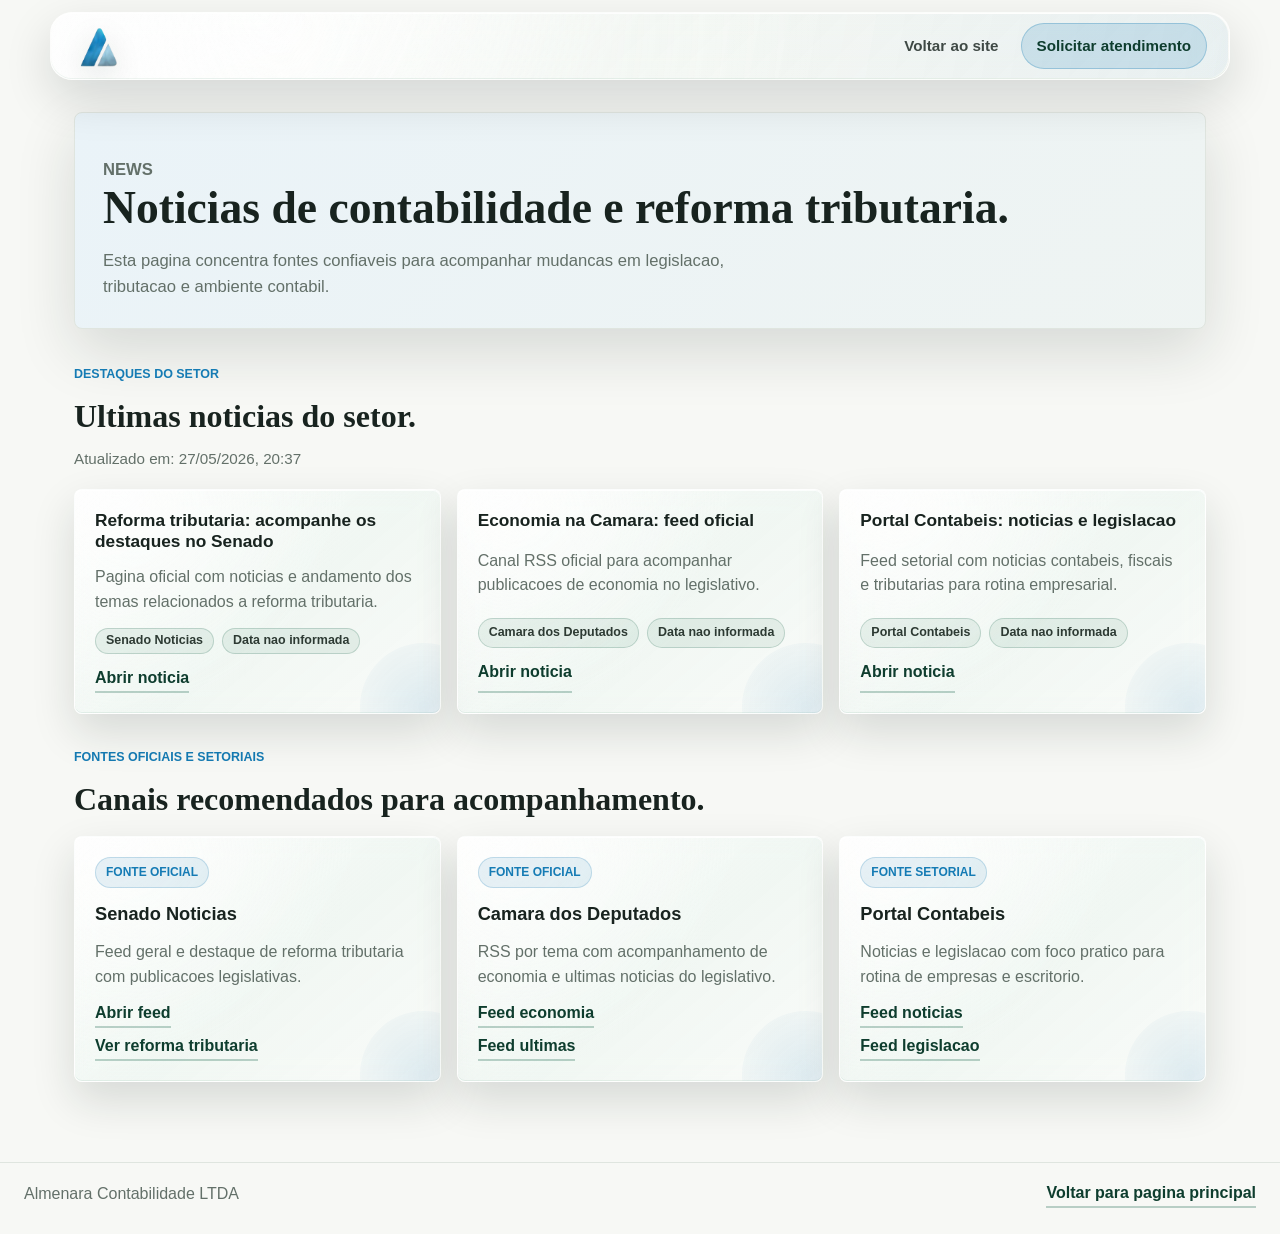
==== news/index.html @ 913ecc47 "SITEALMENARA: versao inicial com pagina news e automacao de noticias" ====
<!doctype html>
<html lang="pt-BR">
  <head>
    <meta charset="utf-8">
    <meta name="viewport" content="width=device-width, initial-scale=1">
    <title>News | Almenara Contabilidade</title>
    <meta
      name="description"
      content="Noticias de contabilidade, legislacao e reforma tributaria para clientes da Almenara Contabilidade."
    >
    <link rel="icon" type="image/png" href="../assets/foto-contabilidade-almenara.png">
    <link rel="apple-touch-icon" href="../assets/foto-contabilidade-almenara.png">
    <link rel="stylesheet" href="news.css">
  </head>
  <body>
    <header class="news-header">
      <a class="news-brand" href="../index.html#inicio" aria-label="Voltar para Almenara Contabilidade">
        <img src="../assets/foto-contabilidade-almenara.png" alt="" class="news-brand-mark">
      </a>
      <nav class="news-nav" aria-label="Acoes da pagina de noticias">
        <a class="news-button news-button-secondary" href="../index.html#inicio">Voltar ao site</a>
        <a class="news-button news-button-primary" href="../index.html#solicitar-contato">Solicitar atendimento</a>
      </nav>
    </header>

    <main>
      <section class="news-hero">
        <p class="news-label">News</p>
        <h1>Noticias de contabilidade e reforma tributaria.</h1>
        <p>
          Esta pagina concentra fontes confiaveis para acompanhar mudancas em legislacao,
          tributacao e ambiente contabil.
        </p>
      </section>

      <section class="news-section">
        <div class="news-section-head">
          <p class="news-label">Destaques do setor</p>
          <h2>Ultimas noticias do setor.</h2>
          <p class="news-updated" data-news-updated>Carregando noticias...</p>
        </div>

        <div class="news-live-grid" data-news-list>
          <article class="news-card news-live-card news-state">
            <h3>Atualizando feed</h3>
            <p>Aguarde enquanto os itens mais recentes sao carregados.</p>
          </article>
        </div>
      </section>

      <section class="news-section">
        <div class="news-section-head">
          <p class="news-label">Fontes oficiais e setoriais</p>
          <h2>Canais recomendados para acompanhamento.</h2>
        </div>

        <div class="news-grid">
          <article class="news-card">
            <span class="news-tag">Fonte oficial</span>
            <h3>Senado Noticias</h3>
            <p>Feed geral e destaque de reforma tributaria com publicacoes legislativas.</p>
            <div class="news-links">
              <a href="https://www12.senado.leg.br/noticias/feed/todasnoticias" target="_blank" rel="noopener">Abrir feed</a>
              <a href="https://www12.senado.leg.br/noticias/destaques/reforma-tributaria" target="_blank" rel="noopener">Ver reforma tributaria</a>
            </div>
          </article>

          <article class="news-card">
            <span class="news-tag">Fonte oficial</span>
            <h3>Camara dos Deputados</h3>
            <p>RSS por tema com acompanhamento de economia e ultimas noticias do legislativo.</p>
            <div class="news-links">
              <a href="https://www.camara.leg.br/noticias/rss/dinamico/ECONOMIA" target="_blank" rel="noopener">Feed economia</a>
              <a href="https://www.camara.leg.br/noticias/rss/ultimas-noticias" target="_blank" rel="noopener">Feed ultimas</a>
            </div>
          </article>

          <article class="news-card">
            <span class="news-tag">Fonte setorial</span>
            <h3>Portal Contabeis</h3>
            <p>Noticias e legislacao com foco pratico para rotina de empresas e escritorio.</p>
            <div class="news-links">
              <a href="https://www.contabeis.com.br/rss/noticias/" target="_blank" rel="noopener">Feed noticias</a>
              <a href="https://www.contabeis.com.br/rss/legislacao/" target="_blank" rel="noopener">Feed legislacao</a>
            </div>
          </article>
        </div>
      </section>

    </main>

    <footer class="news-footer">
      <p>Almenara Contabilidade LTDA</p>
      <a href="../index.html#inicio">Voltar para pagina principal</a>
    </footer>
    <script src="./data/noticias.js"></script>
    <script src="news.js"></script>
  </body>
</html>
---- news/news.css ----
:root {
  --bg: #f7f8f5;
  --surface: #ffffff;
  --ink: #18231f;
  --muted: #637069;
  --line: #dfe5df;
  --green: #176248;
  --green-dark: #0e3d2e;
  --blue: #157bb4;
  --shadow: 0 22px 60px rgba(24, 35, 31, 0.14);
  --radius: 8px;
  --max-width: 1180px;
}

* {
  box-sizing: border-box;
}

body {
  margin: 0;
  background: var(--bg);
  color: var(--ink);
  font-family: Arial, Helvetica, sans-serif;
  line-height: 1.55;
}

a {
  color: inherit;
  text-decoration: none;
}

img {
  display: block;
  max-width: 100%;
}

.news-header {
  position: fixed;
  top: 12px;
  left: 50%;
  z-index: 30;
  display: flex;
  align-items: center;
  justify-content: space-between;
  gap: 16px;
  width: min(calc(100% - 32px), var(--max-width));
  min-height: 68px;
  margin: 0;
  padding: 0 22px;
  overflow: hidden;
  transform: translateX(-50%);
  border: 1px solid rgba(255, 255, 255, 0.54);
  border-radius: 22px;
  background:
    radial-gradient(circle at 18% 0%, rgba(255, 255, 255, 0.72), rgba(255, 255, 255, 0.15) 34%, transparent 58%),
    linear-gradient(135deg, rgba(255, 255, 255, 0.54), rgba(229, 244, 239, 0.24) 48%, rgba(255, 255, 255, 0.17));
  box-shadow:
    inset 0 1px 0 rgba(255, 255, 255, 0.78),
    inset 0 -1px 0 rgba(23, 98, 72, 0.08),
    0 18px 48px rgba(10, 23, 18, 0.14);
  backdrop-filter: blur(24px) saturate(155%);
  -webkit-backdrop-filter: blur(24px) saturate(155%);
}

.news-header::before,
.news-header::after {
  content: "";
  position: absolute;
  pointer-events: none;
}

.news-header::before {
  inset: 1px;
  border-radius: 21px;
  background:
    linear-gradient(115deg, rgba(255, 255, 255, 0.44), transparent 36%),
    linear-gradient(280deg, rgba(21, 123, 180, 0.07), transparent 44%);
}

.news-header::after {
  top: -52px;
  left: -18%;
  width: 42%;
  height: 148px;
  border-radius: 999px;
  background: linear-gradient(90deg, transparent, rgba(255, 255, 255, 0.42), transparent);
  transform: rotate(-18deg);
  opacity: 0.62;
  animation: glassSheen 8s ease-in-out infinite;
}

.news-brand {
  display: inline-flex;
  align-items: center;
  gap: 10px;
  min-width: 0;
  color: var(--green-dark);
  font-size: 1.02rem;
  font-weight: 800;
  position: relative;
  z-index: 1;
}

.news-brand-mark {
  width: 44px;
  height: 44px;
  object-fit: contain;
  flex: 0 0 auto;
  filter: drop-shadow(0 8px 14px rgba(10, 23, 18, 0.12));
}

.news-nav {
  display: flex;
  flex-wrap: wrap;
  align-items: center;
  justify-content: flex-end;
  gap: 6px;
  position: relative;
  z-index: 1;
}

.news-button {
  display: inline-flex;
  align-items: center;
  justify-content: center;
  min-height: 0;
  padding: 10px 15px;
  border: 1px solid transparent;
  border-radius: 999px;
  font-size: 0.95rem;
  color: rgba(24, 35, 31, 0.82);
  font-weight: 600;
  background: transparent;
  transition:
    transform 180ms ease,
    box-shadow 180ms ease,
    border-color 180ms ease,
    background 180ms ease;
}

.news-button:hover,
.news-button:focus-visible {
  background: rgba(255, 255, 255, 0.66);
  color: var(--green-dark);
  box-shadow:
    inset 0 1px 0 rgba(255, 255, 255, 0.74),
    0 8px 22px rgba(10, 23, 18, 0.1);
  transform: translateY(-1px);
  outline: none;
}

.news-button-primary {
  background: rgba(21, 123, 180, 0.16);
  border-color: rgba(21, 123, 180, 0.28);
  color: #0e3d2e;
  font-weight: 700;
}

.news-button-primary:hover,
.news-button-primary:focus-visible {
  background: rgba(21, 123, 180, 0.28);
  border-color: rgba(21, 123, 180, 0.38);
  color: #082c42;
}

.news-button-secondary {
  font-weight: 600;
}

main {
  width: min(var(--max-width), 100%);
  margin: 0 auto;
  padding: 112px 24px 80px;
}

.news-hero {
  margin-bottom: 36px;
  padding: 28px;
  border: 1px solid var(--line);
  border-radius: var(--radius);
  background:
    linear-gradient(135deg, rgba(21, 123, 180, 0.09), rgba(23, 98, 72, 0.07)),
    var(--surface);
  box-shadow: var(--shadow);
}

.news-label {
  margin: 0 0 14px;
  color: var(--blue);
  font-size: 0.78rem;
  font-weight: 900;
  text-transform: uppercase;
}

.news-hero h1 {
  margin: 0;
  font-family: Georgia, "Times New Roman", serif;
  font-size: clamp(1.9rem, 3.6vw, 2.85rem);
  line-height: 1.08;
}

.news-hero p {
  margin: 16px 0 0;
  max-width: 70ch;
  color: var(--muted);
  font-size: 1.04rem;
}

.news-section + .news-section {
  margin-top: 34px;
}

.news-section-head {
  margin-bottom: 18px;
}

.news-section-head h2 {
  margin: 0;
  font-family: Georgia, "Times New Roman", serif;
  font-size: clamp(1.5rem, 2.8vw, 2rem);
  line-height: 1.16;
}

.news-updated {
  margin: 12px 0 0;
  color: var(--muted);
  font-size: 0.95rem;
}

.news-grid {
  display: grid;
  grid-template-columns: repeat(3, minmax(0, 1fr));
  gap: 16px;
}

.news-live-grid {
  display: grid;
  grid-template-columns: repeat(3, minmax(0, 1fr));
  gap: 16px;
}

.news-card {
  position: relative;
  isolation: isolate;
  overflow: hidden;
  display: grid;
  gap: 12px;
  padding: 20px;
  border: 1px solid rgba(255, 255, 255, 0.72);
  border-radius: var(--radius);
  background:
    radial-gradient(circle at 12% 0%, rgba(255, 255, 255, 0.62), rgba(255, 255, 255, 0.2) 36%, transparent 58%),
    linear-gradient(140deg, rgba(255, 255, 255, 0.7), rgba(232, 246, 241, 0.46) 55%, rgba(255, 255, 255, 0.42));
  box-shadow:
    inset 0 1px 0 rgba(255, 255, 255, 0.78),
    inset 0 -1px 0 rgba(23, 98, 72, 0.08),
    0 18px 44px rgba(24, 35, 31, 0.14);
  backdrop-filter: blur(14px) saturate(140%);
  -webkit-backdrop-filter: blur(14px) saturate(140%);
  transition:
    transform 280ms ease,
    box-shadow 280ms ease,
    border-color 220ms ease,
    background 220ms ease;
  animation: cardFloat 7.5s ease-in-out infinite;
}

.news-card::before,
.news-card::after {
  content: "";
  position: absolute;
  pointer-events: none;
}

.news-card::before {
  top: -46%;
  left: -58%;
  width: 48%;
  height: 195%;
  background: linear-gradient(90deg, transparent, rgba(255, 255, 255, 0.48), transparent);
  transform: rotate(18deg);
  opacity: 0;
  animation: cardSheen 7s ease-in-out infinite;
}

.news-card::after {
  right: -48px;
  bottom: -58px;
  width: 128px;
  height: 128px;
  border-radius: 50%;
  background: radial-gradient(circle, rgba(21, 123, 180, 0.14), rgba(21, 123, 180, 0));
  opacity: 0.85;
}

.news-card:hover,
.news-card:focus-within {
  transform: translateY(-6px) scale(1.01);
  border-color: rgba(21, 123, 180, 0.36);
  box-shadow:
    inset 0 1px 0 rgba(255, 255, 255, 0.84),
    inset 0 -1px 0 rgba(23, 98, 72, 0.14),
    0 24px 52px rgba(24, 35, 31, 0.2);
  animation-play-state: paused;
}

.news-live-grid .news-card:nth-child(2),
.news-grid .news-card:nth-child(2) {
  animation-delay: 0.8s;
}

.news-live-grid .news-card:nth-child(3),
.news-grid .news-card:nth-child(3) {
  animation-delay: 1.45s;
}

.news-tag {
  width: fit-content;
  padding: 5px 10px;
  border-radius: 999px;
  border: 1px solid rgba(21, 123, 180, 0.2);
  background: rgba(21, 123, 180, 0.1);
  color: var(--blue);
  font-size: 0.75rem;
  font-weight: 800;
  text-transform: uppercase;
}

.news-card h3 {
  margin: 0;
  font-size: 1.14rem;
}

.news-card p {
  margin: 0;
  color: var(--muted);
}

.news-live-card h3 {
  font-size: 1.08rem;
  line-height: 1.25;
}

.news-meta {
  display: flex;
  flex-wrap: wrap;
  gap: 8px;
  margin-top: 2px;
}

.news-meta span {
  display: inline-flex;
  align-items: center;
  min-height: 24px;
  padding: 2px 10px;
  border: 1px solid rgba(23, 98, 72, 0.2);
  border-radius: 999px;
  background: rgba(23, 98, 72, 0.08);
  color: #2d3a33;
  font-size: 0.78rem;
  font-weight: 700;
}

.news-links {
  display: grid;
  gap: 6px;
}

.news-links a {
  width: fit-content;
  border-bottom: 2px solid rgba(23, 98, 72, 0.28);
  color: var(--green-dark);
  font-weight: 700;
}

.news-links a:hover,
.news-links a:focus-visible {
  border-bottom-color: rgba(21, 123, 180, 0.44);
  color: var(--blue);
  outline: none;
}

.news-state {
  border-style: dashed;
  animation: none;
}

.news-steps {
  padding: 22px;
  border: 1px solid var(--line);
  border-radius: var(--radius);
  background: var(--surface);
  box-shadow: var(--shadow);
}

.news-steps ol {
  margin: 0;
  padding-left: 20px;
  color: var(--muted);
}

.news-steps li + li {
  margin-top: 8px;
}

.news-footer {
  display: flex;
  flex-wrap: wrap;
  align-items: center;
  justify-content: space-between;
  gap: 12px;
  padding: 18px 24px 26px;
  border-top: 1px solid var(--line);
}

.news-footer p {
  margin: 0;
  color: var(--muted);
}

.news-footer a {
  border-bottom: 2px solid rgba(23, 98, 72, 0.28);
  color: var(--green-dark);
  font-weight: 700;
}

@keyframes cardFloat {
  0%,
  100% {
    transform: translateY(0);
  }

  50% {
    transform: translateY(-3px);
  }
}

@keyframes cardSheen {
  0%,
  100% {
    opacity: 0;
    transform: translateX(0) rotate(18deg);
  }

  22% {
    opacity: 0;
  }

  45% {
    opacity: 0.58;
  }

  68% {
    opacity: 0;
    transform: translateX(320%) rotate(18deg);
  }
}

@media (max-width: 980px) {
  .news-live-grid,
  .news-grid {
    grid-template-columns: repeat(2, minmax(0, 1fr));
  }
}

@media (max-width: 720px) {
  .news-header {
    top: 10px;
    width: calc(100% - 24px);
    min-height: 66px;
    padding: 10px 14px;
    border-radius: 18px;
    gap: 10px;
  }

  .news-header::before {
    border-radius: 17px;
  }

  .news-header::after {
    display: none;
  }

  .news-nav {
    justify-content: flex-end;
  }

  main {
    padding: 96px 16px 66px;
  }

  .news-live-grid,
  .news-grid {
    grid-template-columns: 1fr;
  }

  .news-hero,
  .news-steps,
  .news-card {
    padding: 18px;
  }

  .news-footer {
    padding-inline: 16px;
  }
}

@media (prefers-reduced-motion: reduce) {
  .news-header::after,
  .news-card,
  .news-card::before {
    animation: none;
  }

  .news-card,
  .news-button {
    transition: none;
  }
}

@keyframes glassSheen {
  0% {
    transform: translateX(0) rotate(-18deg);
    opacity: 0;
  }

  12% {
    opacity: 0.58;
  }

  48% {
    transform: translateX(340%) rotate(-18deg);
    opacity: 0;
  }

  100% {
    transform: translateX(340%) rotate(-18deg);
    opacity: 0;
  }
}
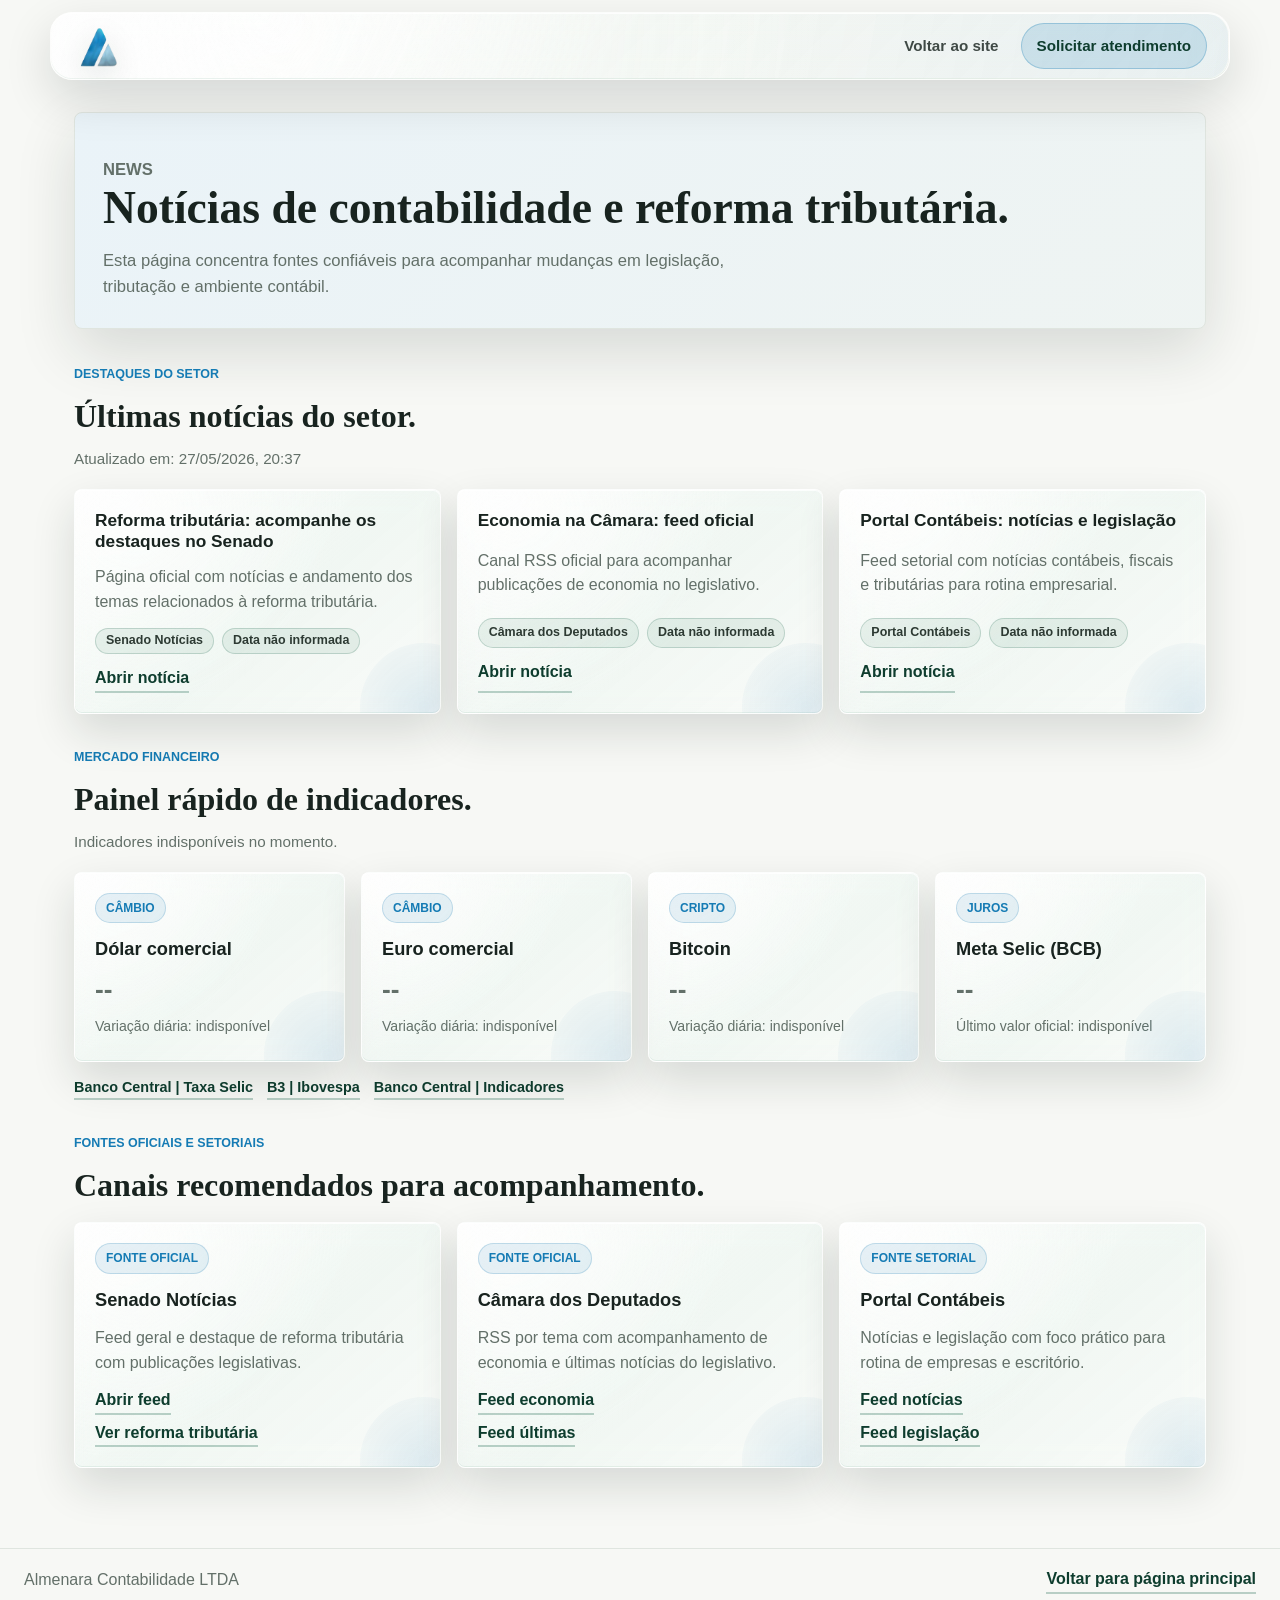
==== commit 8f722ce9: "News v2.1 com mercado financeiro" ====
--- a/news/index.html
+++ b/news/index.html
@@ -6,7 +6,7 @@
     <title>News | Almenara Contabilidade</title>
     <meta
       name="description"
-      content="Noticias de contabilidade, legislacao e reforma tributaria para clientes da Almenara Contabilidade."
+      content="Notícias de contabilidade, legislação e reforma tributária para clientes da Almenara Contabilidade."
     >
     <link rel="icon" type="image/png" href="../assets/foto-contabilidade-almenara.png">
     <link rel="apple-touch-icon" href="../assets/foto-contabilidade-almenara.png">
@@ -17,7 +17,7 @@
       <a class="news-brand" href="../index.html#inicio" aria-label="Voltar para Almenara Contabilidade">
         <img src="../assets/foto-contabilidade-almenara.png" alt="" class="news-brand-mark">
       </a>
-      <nav class="news-nav" aria-label="Acoes da pagina de noticias">
+      <nav class="news-nav" aria-label="Ações da página de notícias">
         <a class="news-button news-button-secondary" href="../index.html#inicio">Voltar ao site</a>
         <a class="news-button news-button-primary" href="../index.html#solicitar-contato">Solicitar atendimento</a>
       </nav>
@@ -26,25 +26,69 @@
     <main>
       <section class="news-hero">
         <p class="news-label">News</p>
-        <h1>Noticias de contabilidade e reforma tributaria.</h1>
+        <h1>Notícias de contabilidade e reforma tributária.</h1>
         <p>
-          Esta pagina concentra fontes confiaveis para acompanhar mudancas em legislacao,
-          tributacao e ambiente contabil.
+          Esta página concentra fontes confiáveis para acompanhar mudanças em legislação,
+          tributação e ambiente contábil.
         </p>
       </section>
 
       <section class="news-section">
         <div class="news-section-head">
           <p class="news-label">Destaques do setor</p>
-          <h2>Ultimas noticias do setor.</h2>
-          <p class="news-updated" data-news-updated>Carregando noticias...</p>
+          <h2>Últimas notícias do setor.</h2>
+          <p class="news-updated" data-news-updated>Carregando notícias...</p>
         </div>
 
         <div class="news-live-grid" data-news-list>
           <article class="news-card news-live-card news-state">
             <h3>Atualizando feed</h3>
-            <p>Aguarde enquanto os itens mais recentes sao carregados.</p>
+            <p>Aguarde enquanto os itens mais recentes são carregados.</p>
           </article>
+        </div>
+      </section>
+
+      <section class="news-section market-section" id="mercado">
+        <div class="news-section-head">
+          <p class="news-label">Mercado financeiro</p>
+          <h2>Painel rápido de indicadores.</h2>
+          <p class="news-updated" data-market-updated>Carregando indicadores...</p>
+        </div>
+
+        <div class="market-grid">
+          <article class="news-card market-card">
+            <span class="news-tag">Câmbio</span>
+            <h3>Dólar comercial</h3>
+            <p class="market-value" data-market-value="USDBRL">--</p>
+            <p class="market-meta" data-market-meta="USDBRL">Variação diária: --</p>
+          </article>
+
+          <article class="news-card market-card">
+            <span class="news-tag">Câmbio</span>
+            <h3>Euro comercial</h3>
+            <p class="market-value" data-market-value="EURBRL">--</p>
+            <p class="market-meta" data-market-meta="EURBRL">Variação diária: --</p>
+          </article>
+
+          <article class="news-card market-card">
+            <span class="news-tag">Cripto</span>
+            <h3>Bitcoin</h3>
+            <p class="market-value" data-market-value="BTCBRL">--</p>
+            <p class="market-meta" data-market-meta="BTCBRL">Variação diária: --</p>
+          </article>
+
+          <article class="news-card market-card">
+            <span class="news-tag">Juros</span>
+            <h3>Meta Selic (BCB)</h3>
+            <p class="market-value" data-market-value="SELIC">--</p>
+            <p class="market-meta" data-market-meta="SELIC">Último valor oficial: --</p>
+          </article>
+        </div>
+
+        <div class="market-links">
+          <a href="https://www.bcb.gov.br/controleinflacao/taxaselic" target="_blank" rel="noopener">Banco Central | Taxa Selic</a>
+          <a href="https://www.b3.com.br/pt_br/market-data-e-indices/indices/indices-amplos/ibovespa.htm" target="_blank" rel="noopener">B3 | Ibovespa</a>
+          <a href="https://www.bcb.gov.br/" target="_blank" rel="noopener">Banco Central | Indicadores</a>
         </div>
       </section>
 
@@ -57,31 +101,31 @@
         <div class="news-grid">
           <article class="news-card">
             <span class="news-tag">Fonte oficial</span>
-            <h3>Senado Noticias</h3>
-            <p>Feed geral e destaque de reforma tributaria com publicacoes legislativas.</p>
+            <h3>Senado Notícias</h3>
+            <p>Feed geral e destaque de reforma tributária com publicações legislativas.</p>
             <div class="news-links">
               <a href="https://www12.senado.leg.br/noticias/feed/todasnoticias" target="_blank" rel="noopener">Abrir feed</a>
-              <a href="https://www12.senado.leg.br/noticias/destaques/reforma-tributaria" target="_blank" rel="noopener">Ver reforma tributaria</a>
+              <a href="https://www12.senado.leg.br/noticias/destaques/reforma-tributaria" target="_blank" rel="noopener">Ver reforma tributária</a>
             </div>
           </article>
 
           <article class="news-card">
             <span class="news-tag">Fonte oficial</span>
-            <h3>Camara dos Deputados</h3>
-            <p>RSS por tema com acompanhamento de economia e ultimas noticias do legislativo.</p>
+            <h3>Câmara dos Deputados</h3>
+            <p>RSS por tema com acompanhamento de economia e últimas notícias do legislativo.</p>
             <div class="news-links">
               <a href="https://www.camara.leg.br/noticias/rss/dinamico/ECONOMIA" target="_blank" rel="noopener">Feed economia</a>
-              <a href="https://www.camara.leg.br/noticias/rss/ultimas-noticias" target="_blank" rel="noopener">Feed ultimas</a>
+              <a href="https://www.camara.leg.br/noticias/rss/ultimas-noticias" target="_blank" rel="noopener">Feed últimas</a>
             </div>
           </article>
 
           <article class="news-card">
             <span class="news-tag">Fonte setorial</span>
-            <h3>Portal Contabeis</h3>
-            <p>Noticias e legislacao com foco pratico para rotina de empresas e escritorio.</p>
+            <h3>Portal Contábeis</h3>
+            <p>Notícias e legislação com foco prático para rotina de empresas e escritório.</p>
             <div class="news-links">
-              <a href="https://www.contabeis.com.br/rss/noticias/" target="_blank" rel="noopener">Feed noticias</a>
-              <a href="https://www.contabeis.com.br/rss/legislacao/" target="_blank" rel="noopener">Feed legislacao</a>
+              <a href="https://www.contabeis.com.br/rss/noticias/" target="_blank" rel="noopener">Feed notícias</a>
+              <a href="https://www.contabeis.com.br/rss/legislacao/" target="_blank" rel="noopener">Feed legislação</a>
             </div>
           </article>
         </div>
@@ -91,7 +135,7 @@
 
     <footer class="news-footer">
       <p>Almenara Contabilidade LTDA</p>
-      <a href="../index.html#inicio">Voltar para pagina principal</a>
+      <a href="../index.html#inicio">Voltar para página principal</a>
     </footer>
     <script src="./data/noticias.js"></script>
     <script src="news.js"></script>
--- a/news/news.css
+++ b/news/news.css
@@ -236,6 +236,12 @@
 .news-live-grid {
   display: grid;
   grid-template-columns: repeat(3, minmax(0, 1fr));
+  gap: 16px;
+}
+
+.market-grid {
+  display: grid;
+  grid-template-columns: repeat(4, minmax(0, 1fr));
   gap: 16px;
 }
 
@@ -314,6 +320,47 @@
   animation-delay: 1.45s;
 }
 
+.market-card {
+  min-height: 190px;
+  align-content: start;
+}
+
+.market-value {
+  margin: 0;
+  color: var(--ink);
+  font-size: clamp(1.28rem, 2.1vw, 1.64rem);
+  font-weight: 800;
+  line-height: 1.1;
+}
+
+.market-meta {
+  margin: 0;
+  color: var(--muted);
+  font-size: 0.88rem;
+}
+
+.market-links {
+  display: flex;
+  flex-wrap: wrap;
+  gap: 10px 14px;
+  margin-top: 14px;
+}
+
+.market-links a {
+  width: fit-content;
+  border-bottom: 2px solid rgba(23, 98, 72, 0.28);
+  color: var(--green-dark);
+  font-size: 0.9rem;
+  font-weight: 700;
+}
+
+.market-links a:hover,
+.market-links a:focus-visible {
+  border-bottom-color: rgba(21, 123, 180, 0.44);
+  color: var(--blue);
+  outline: none;
+}
+
 .news-tag {
   width: fit-content;
   padding: 5px 10px;
@@ -461,6 +508,10 @@
   .news-grid {
     grid-template-columns: repeat(2, minmax(0, 1fr));
   }
+
+  .market-grid {
+    grid-template-columns: repeat(2, minmax(0, 1fr));
+  }
 }
 
 @media (max-width: 720px) {
@@ -494,6 +545,10 @@
     grid-template-columns: 1fr;
   }
 
+  .market-grid {
+    grid-template-columns: 1fr;
+  }
+
   .news-hero,
   .news-steps,
   .news-card {
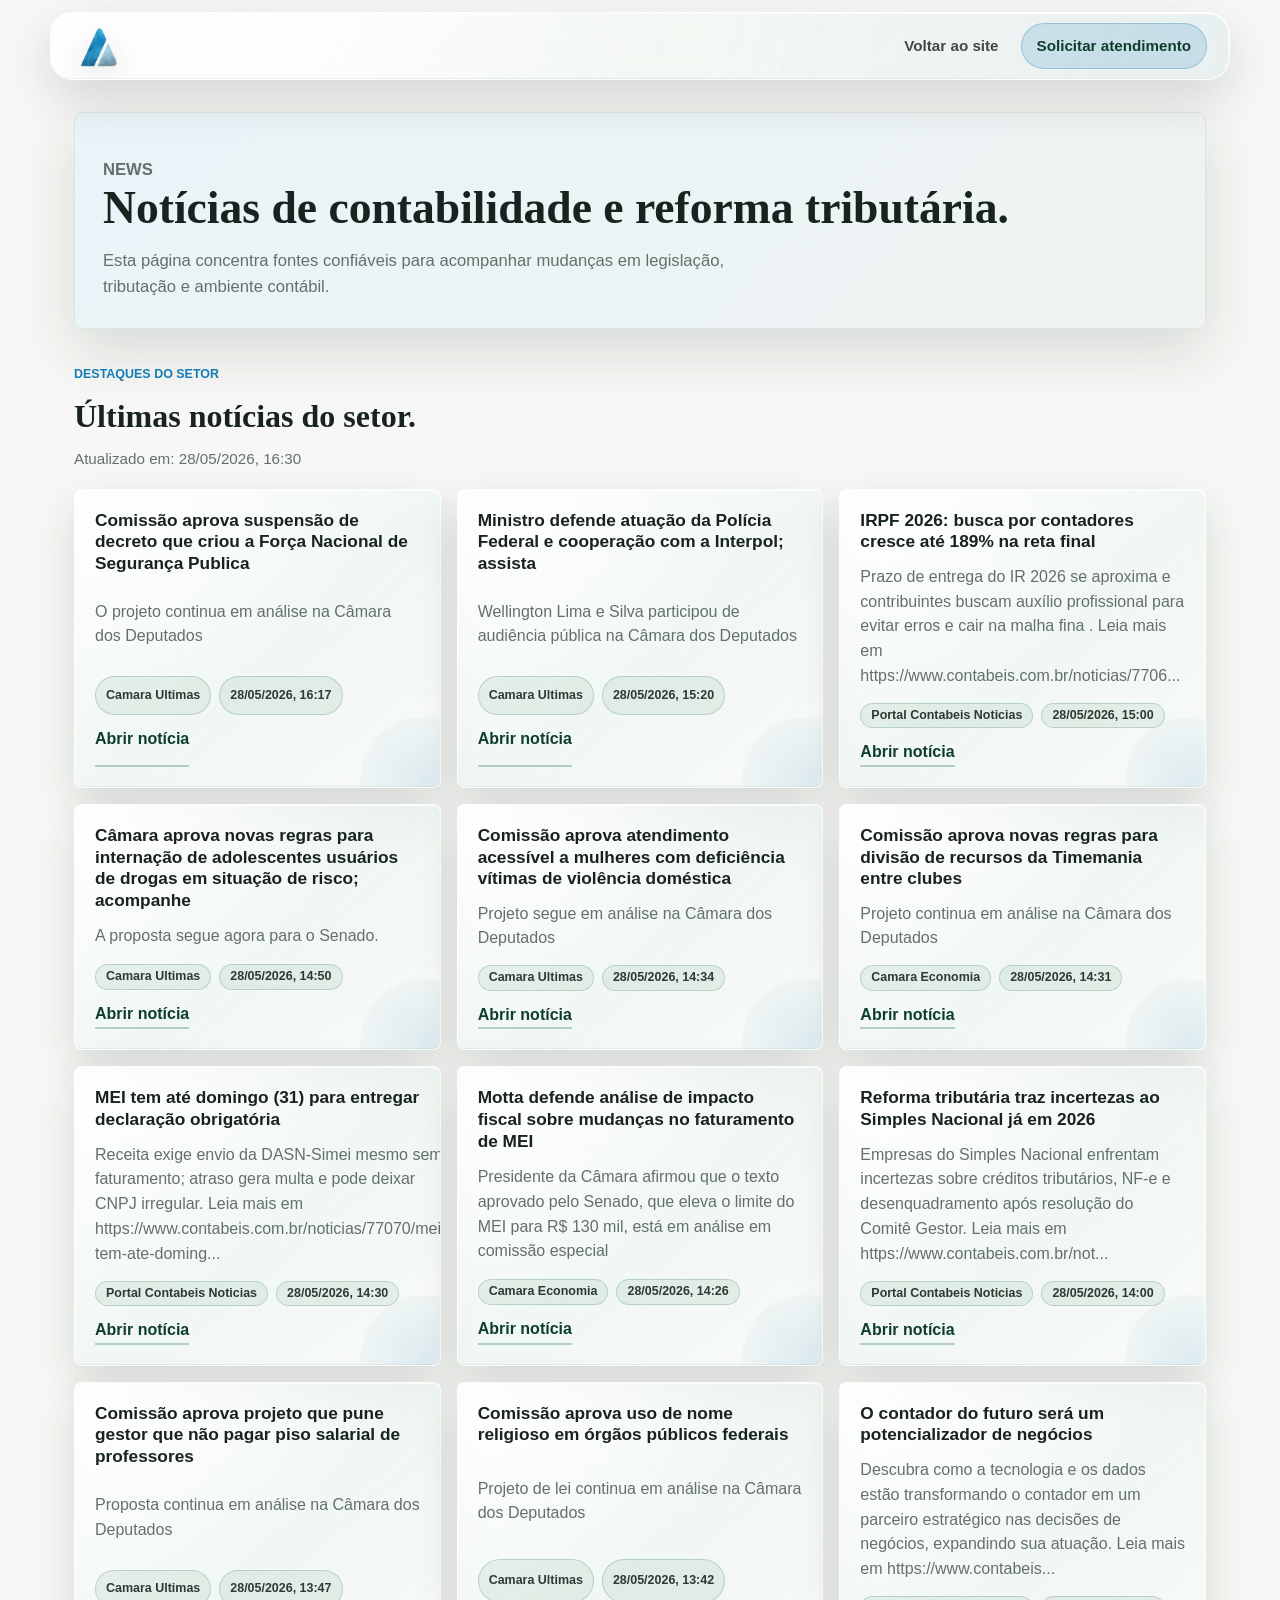
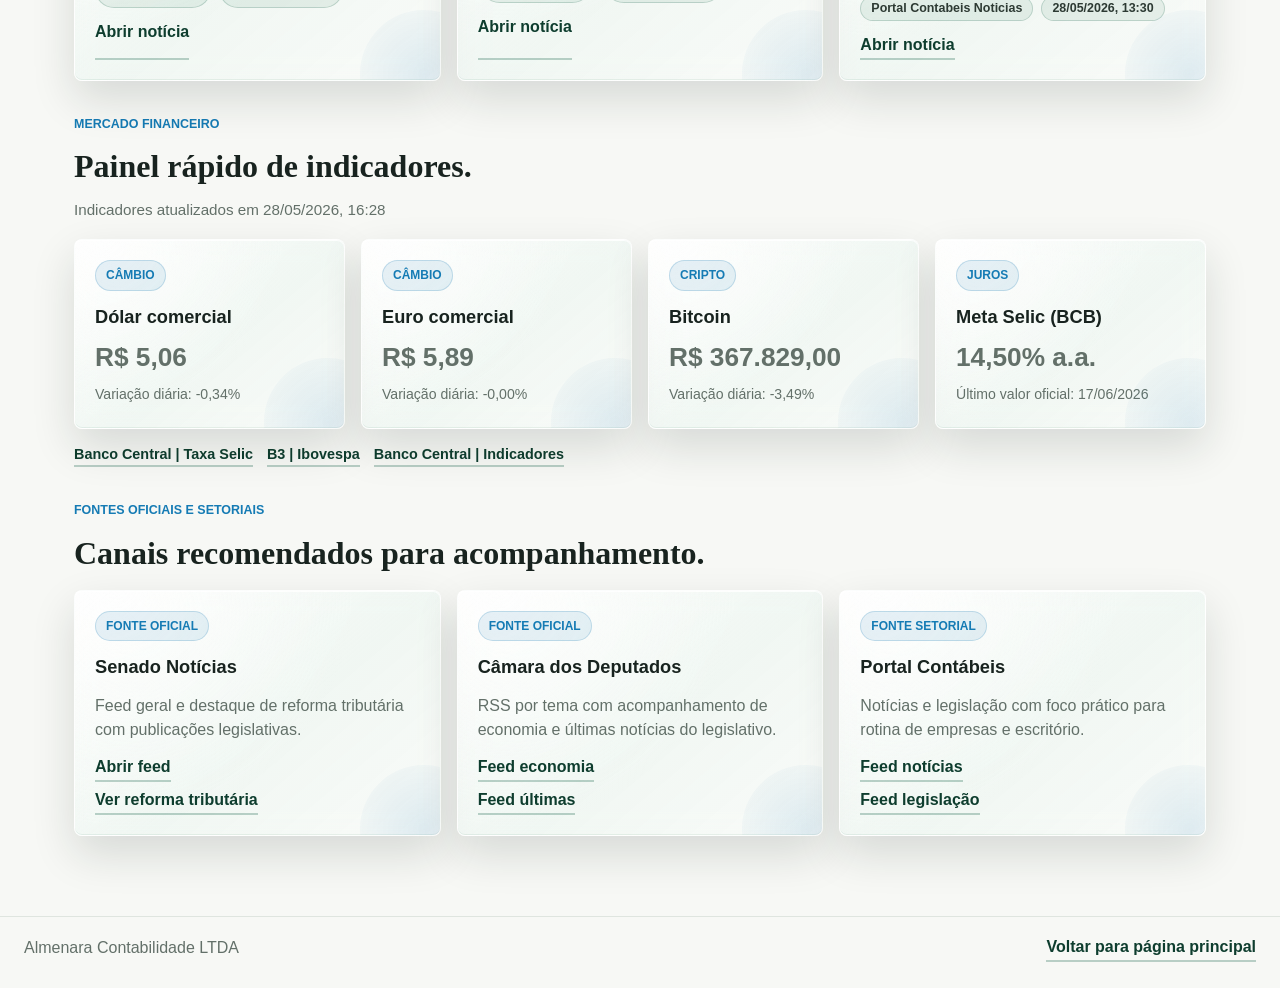
==== commit 8019f5e7: "Automate daily updates for news and market data" ====
--- a/news/index.html
+++ b/news/index.html
@@ -138,6 +138,7 @@
       <a href="../index.html#inicio">Voltar para página principal</a>
     </footer>
     <script src="./data/noticias.js"></script>
+    <script src="./data/mercado.js"></script>
     <script src="news.js"></script>
   </body>
 </html>
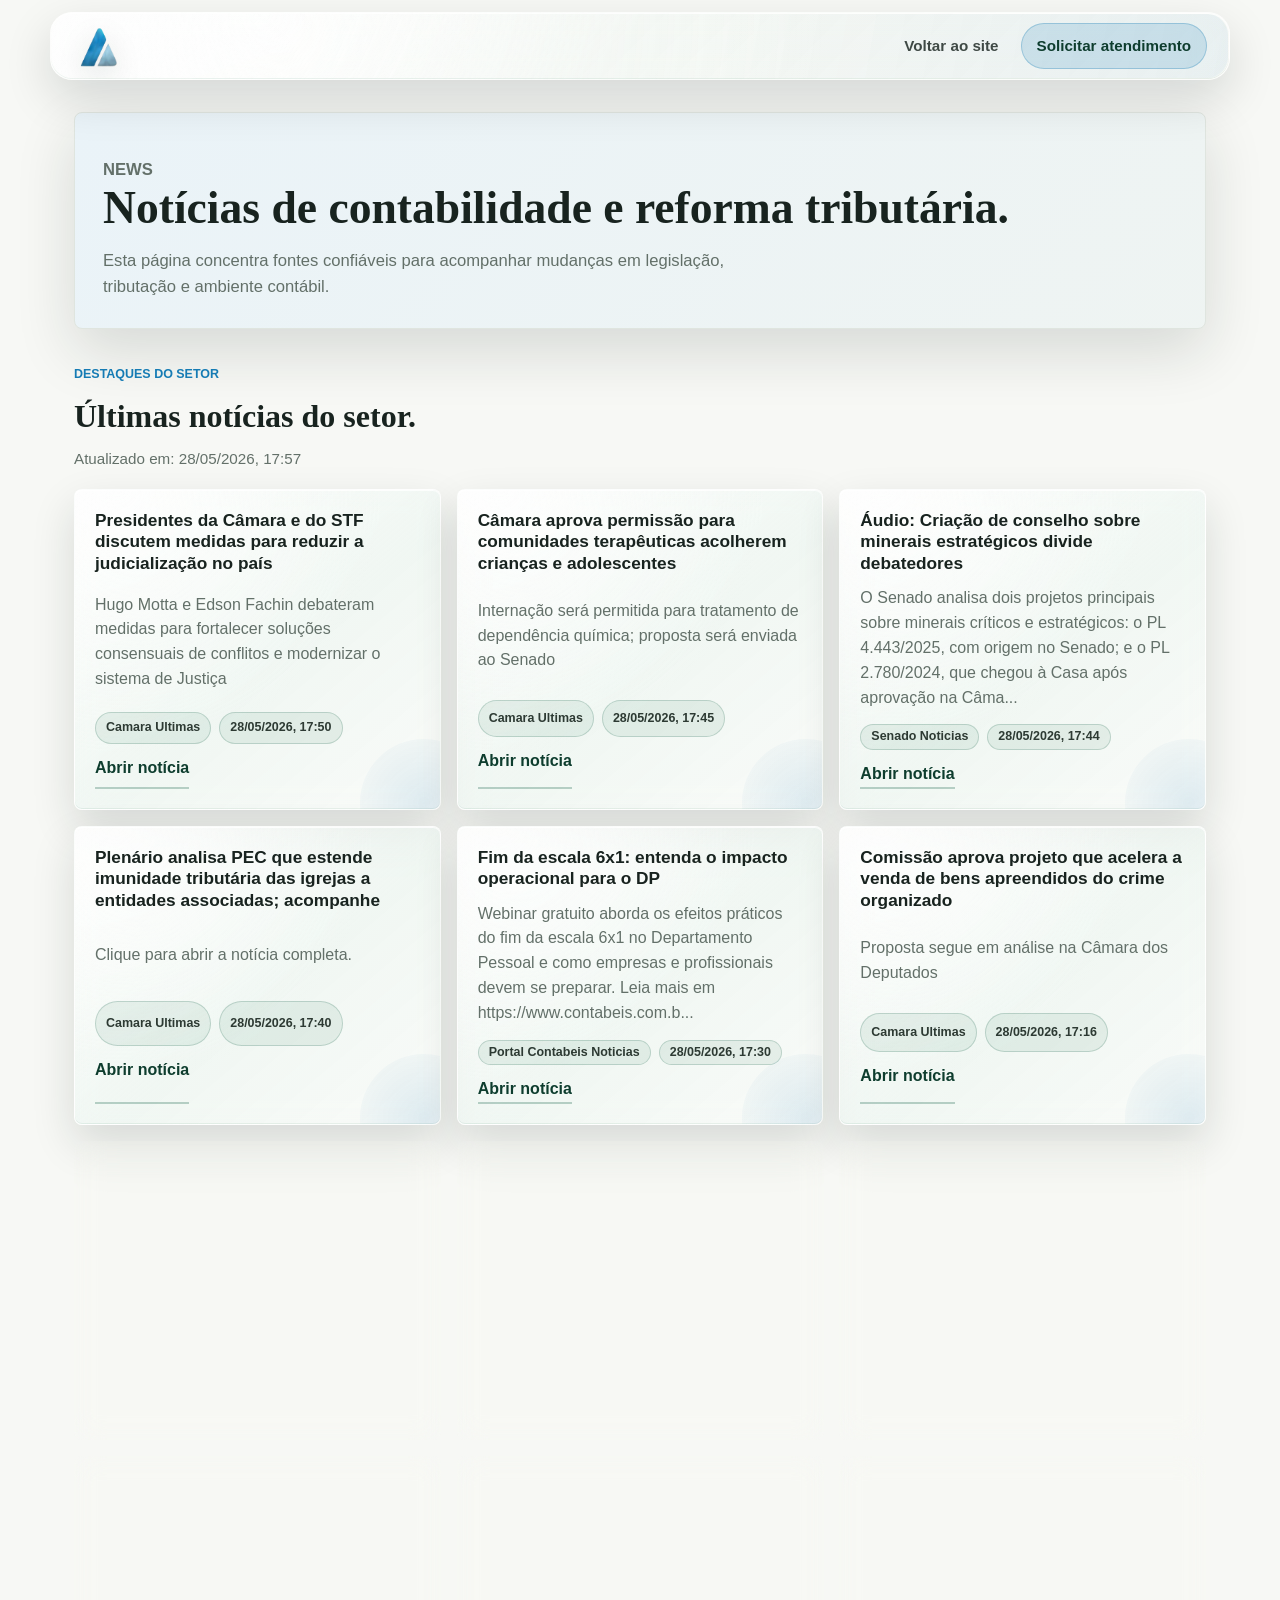
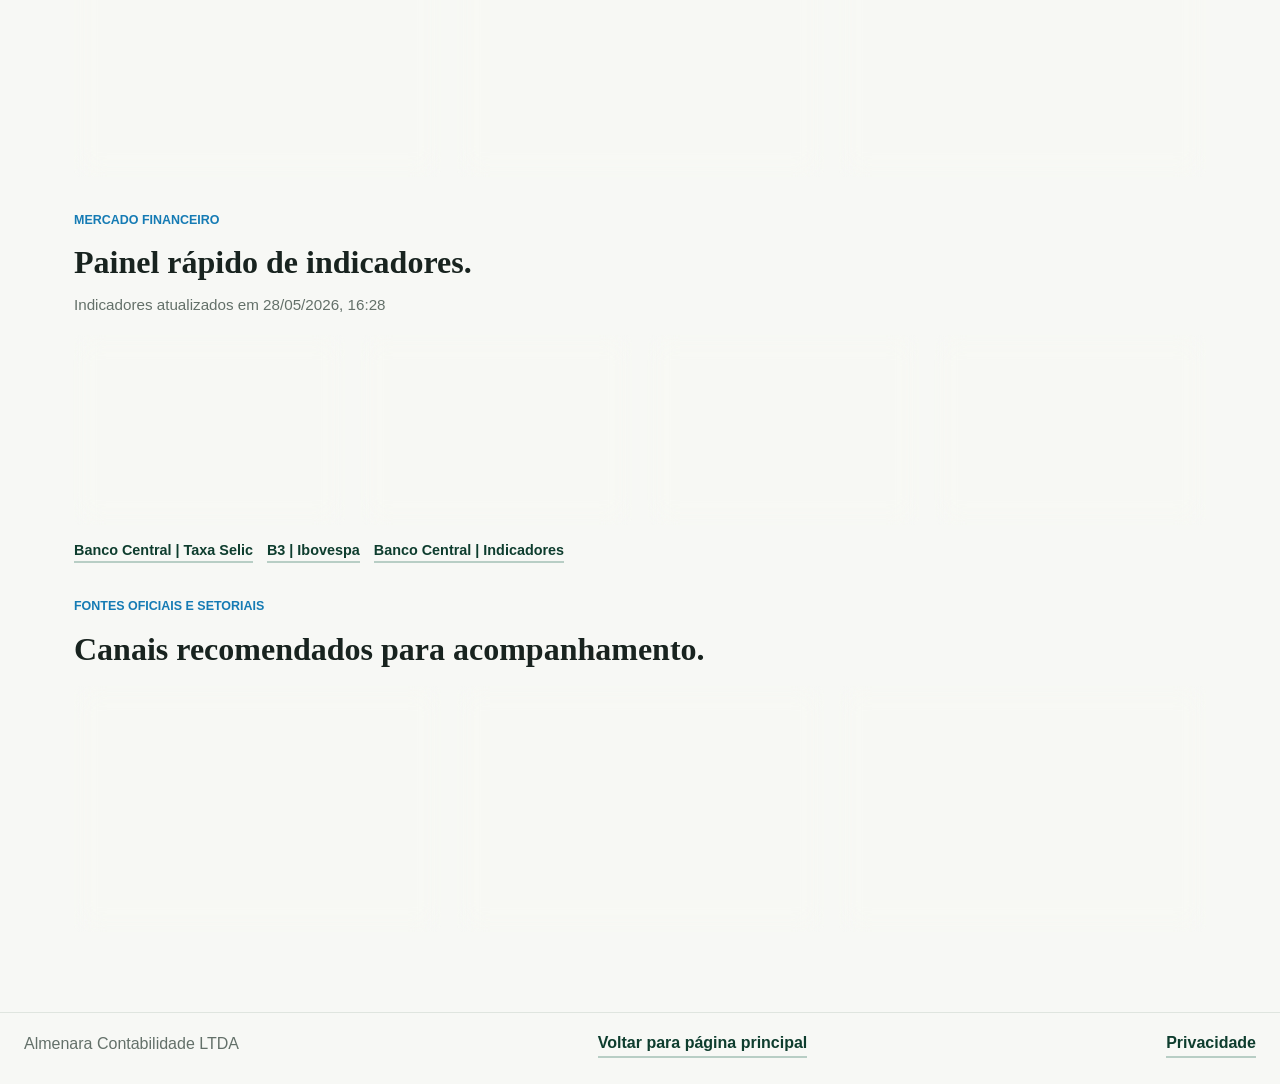
==== commit bf3a6442: "Add privacy policy and Speed Insights" ====
--- a/news/index.html
+++ b/news/index.html
@@ -104,7 +104,7 @@
             <h3>Senado Notícias</h3>
             <p>Feed geral e destaque de reforma tributária com publicações legislativas.</p>
             <div class="news-links">
-              <a href="https://www12.senado.leg.br/noticias/feed/todasnoticias" target="_blank" rel="noopener">Abrir feed</a>
+              <a href="https://www12.senado.leg.br/noticias/rss" target="_blank" rel="noopener">Abrir feed</a>
               <a href="https://www12.senado.leg.br/noticias/destaques/reforma-tributaria" target="_blank" rel="noopener">Ver reforma tributária</a>
             </div>
           </article>
@@ -136,7 +136,10 @@
     <footer class="news-footer">
       <p>Almenara Contabilidade LTDA</p>
       <a href="../index.html#inicio">Voltar para página principal</a>
+      <a href="../privacidade.html">Privacidade</a>
     </footer>
+    <script src="../speed-insights.js"></script>
+    <script defer src="/_vercel/speed-insights/script.js"></script>
     <script src="./data/noticias.js"></script>
     <script src="./data/mercado.js"></script>
     <script src="news.js"></script>
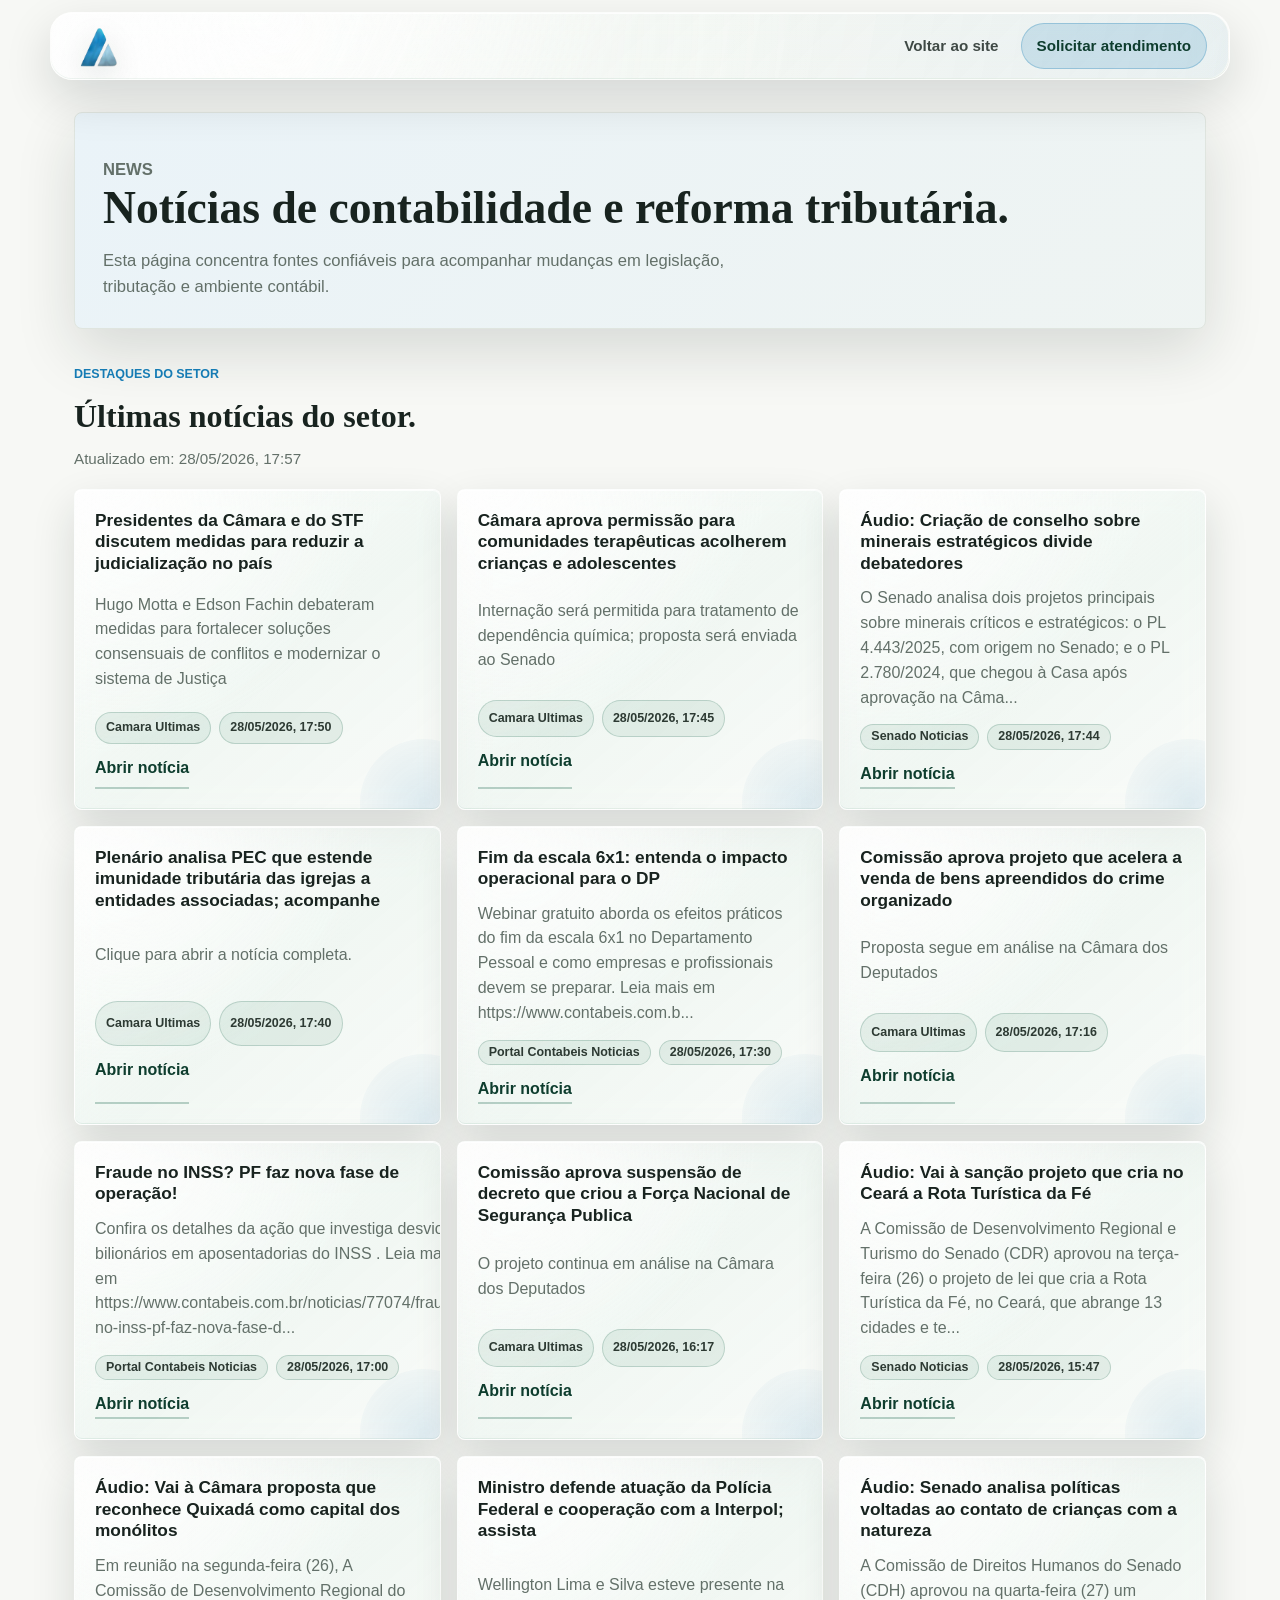
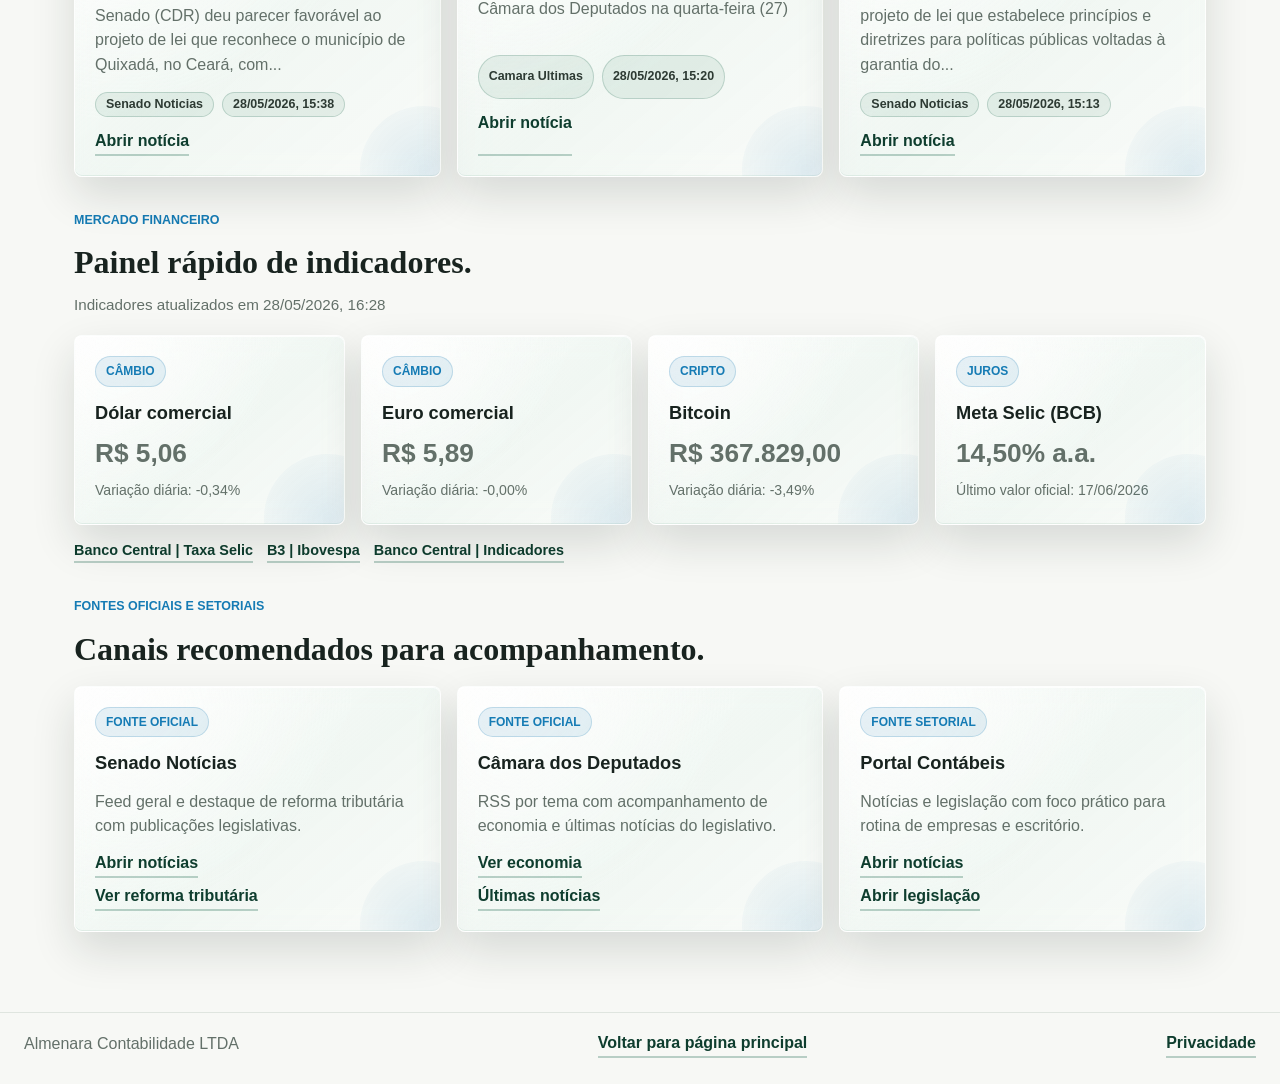
==== commit 773607b8: "Fix news channel cards to open readable pages" ====
--- a/news/index.html
+++ b/news/index.html
@@ -104,7 +104,7 @@
             <h3>Senado Notícias</h3>
             <p>Feed geral e destaque de reforma tributária com publicações legislativas.</p>
             <div class="news-links">
-              <a href="https://www12.senado.leg.br/noticias/rss" target="_blank" rel="noopener">Abrir feed</a>
+              <a href="https://www12.senado.leg.br/noticias" target="_blank" rel="noopener">Abrir notícias</a>
               <a href="https://www12.senado.leg.br/noticias/destaques/reforma-tributaria" target="_blank" rel="noopener">Ver reforma tributária</a>
             </div>
           </article>
@@ -114,8 +114,8 @@
             <h3>Câmara dos Deputados</h3>
             <p>RSS por tema com acompanhamento de economia e últimas notícias do legislativo.</p>
             <div class="news-links">
-              <a href="https://www.camara.leg.br/noticias/rss/dinamico/ECONOMIA" target="_blank" rel="noopener">Feed economia</a>
-              <a href="https://www.camara.leg.br/noticias/rss/ultimas-noticias" target="_blank" rel="noopener">Feed últimas</a>
+              <a href="https://www.camara.leg.br/assuntos/economia" target="_blank" rel="noopener">Ver economia</a>
+              <a href="https://www.camara.leg.br/noticias/" target="_blank" rel="noopener">Últimas notícias</a>
             </div>
           </article>
 
@@ -124,8 +124,8 @@
             <h3>Portal Contábeis</h3>
             <p>Notícias e legislação com foco prático para rotina de empresas e escritório.</p>
             <div class="news-links">
-              <a href="https://www.contabeis.com.br/rss/noticias/" target="_blank" rel="noopener">Feed notícias</a>
-              <a href="https://www.contabeis.com.br/rss/legislacao/" target="_blank" rel="noopener">Feed legislação</a>
+              <a href="https://www.contabeis.com.br/noticias/" target="_blank" rel="noopener">Abrir notícias</a>
+              <a href="https://www.contabeis.com.br/legislacao/" target="_blank" rel="noopener">Abrir legislação</a>
             </div>
           </article>
         </div>
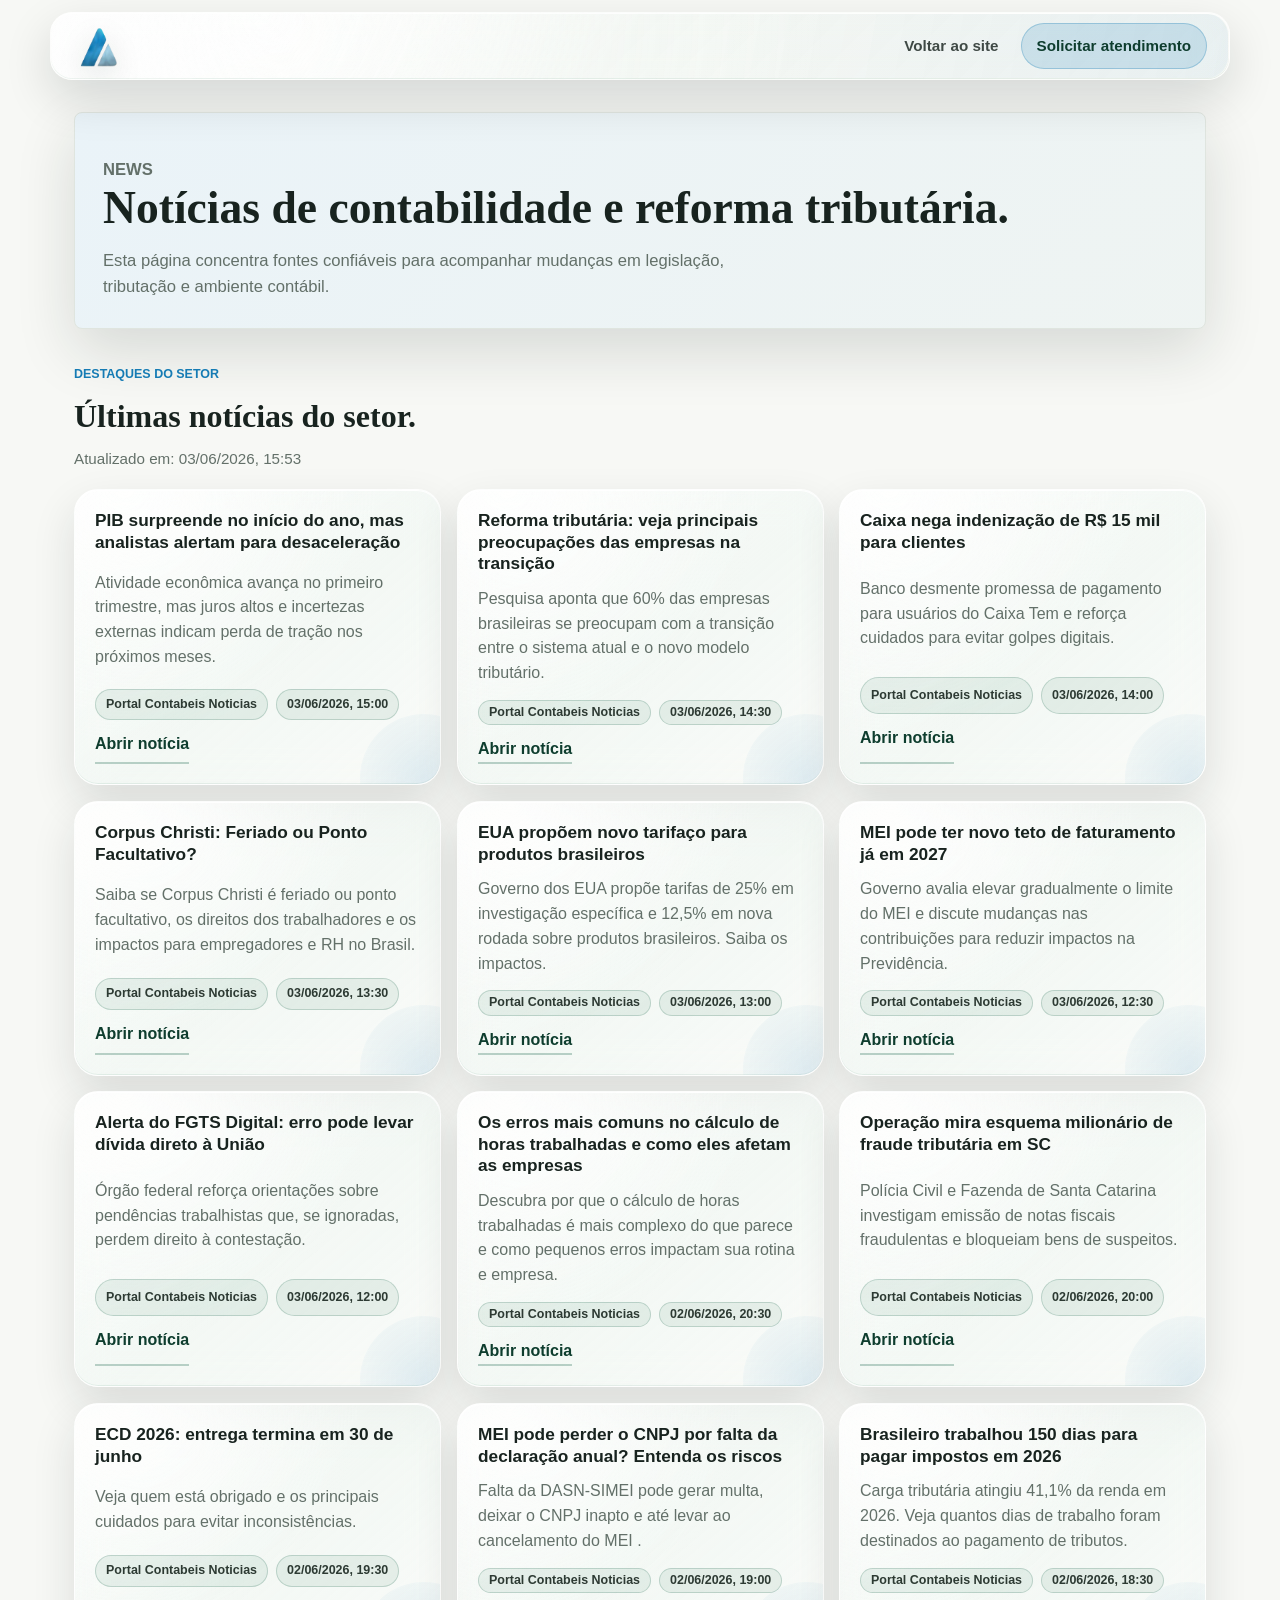
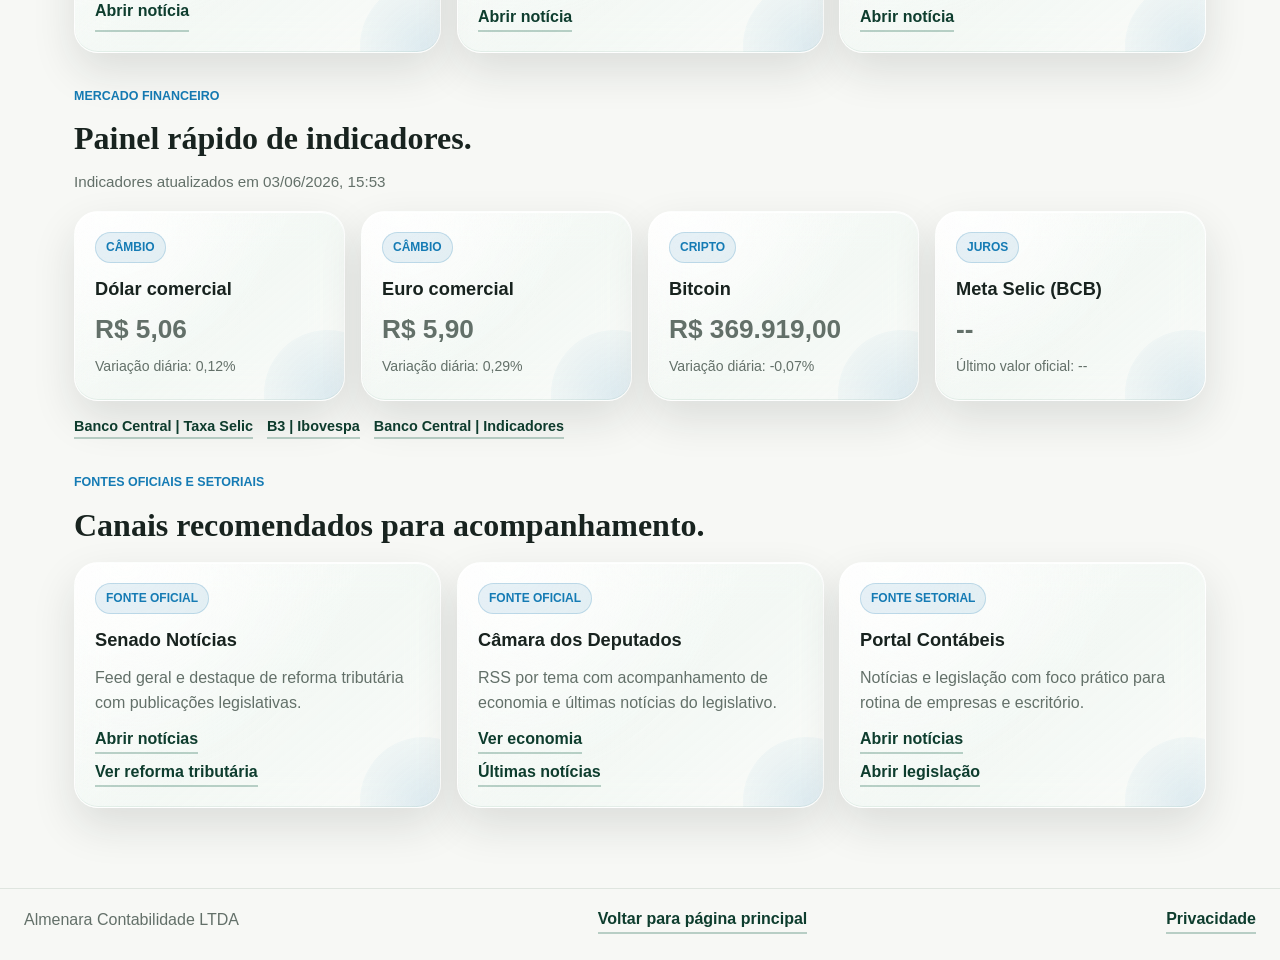
==== commit 7b8585ea: "Ajusta efeitos dos cards e estabilidade visual" ====
--- a/news/index.html
+++ b/news/index.html
@@ -15,7 +15,7 @@
   <body>
     <header class="news-header">
       <a class="news-brand" href="../index.html#inicio" aria-label="Voltar para Almenara Contabilidade">
-        <img src="../assets/foto-contabilidade-almenara.png" alt="" class="news-brand-mark">
+        <img src="../assets/foto-contabilidade-almenara.png" alt="" class="news-brand-mark" width="483" height="469">
       </a>
       <nav class="news-nav" aria-label="Ações da página de notícias">
         <a class="news-button news-button-secondary" href="../index.html#inicio">Voltar ao site</a>
--- a/news/news.css
+++ b/news/news.css
@@ -104,6 +104,7 @@
 .news-brand-mark {
   width: 44px;
   height: 44px;
+  aspect-ratio: 483 / 469;
   object-fit: contain;
   flex: 0 0 auto;
   filter: drop-shadow(0 8px 14px rgba(10, 23, 18, 0.12));
@@ -252,23 +253,27 @@
   display: grid;
   gap: 12px;
   padding: 20px;
-  border: 1px solid rgba(255, 255, 255, 0.72);
-  border-radius: var(--radius);
+  border: 1px solid rgba(255, 255, 255, 0.76);
+  border-radius: 24px;
   background:
-    radial-gradient(circle at 12% 0%, rgba(255, 255, 255, 0.62), rgba(255, 255, 255, 0.2) 36%, transparent 58%),
-    linear-gradient(140deg, rgba(255, 255, 255, 0.7), rgba(232, 246, 241, 0.46) 55%, rgba(255, 255, 255, 0.42));
+    radial-gradient(circle at 14% 0%, rgba(255, 255, 255, 0.72), rgba(255, 255, 255, 0.2) 36%, transparent 58%),
+    linear-gradient(140deg, rgba(255, 255, 255, 0.62), rgba(232, 246, 241, 0.34) 55%, rgba(255, 255, 255, 0.26)),
+    rgba(255, 255, 255, 0.18);
   box-shadow:
-    inset 0 1px 0 rgba(255, 255, 255, 0.78),
+    inset 0 1px 0 rgba(255, 255, 255, 0.9),
     inset 0 -1px 0 rgba(23, 98, 72, 0.08),
-    0 18px 44px rgba(24, 35, 31, 0.14);
-  backdrop-filter: blur(14px) saturate(140%);
-  -webkit-backdrop-filter: blur(14px) saturate(140%);
+    0 18px 44px rgba(24, 35, 31, 0.12);
+  backdrop-filter: blur(18px) saturate(132%);
+  -webkit-backdrop-filter: blur(18px) saturate(132%);
+  transform: translateZ(0);
+  transform-origin: 50% 100%;
+  will-change: transform;
   transition:
-    transform 280ms ease,
-    box-shadow 280ms ease,
-    border-color 220ms ease,
-    background 220ms ease;
-  animation: cardFloat 7.5s ease-in-out infinite;
+    transform 560ms cubic-bezier(0.19, 1, 0.22, 1),
+    box-shadow 560ms cubic-bezier(0.19, 1, 0.22, 1),
+    border-color 320ms ease,
+    background 480ms ease,
+    backdrop-filter 480ms ease;
 }
 
 .news-card::before,
@@ -286,7 +291,9 @@
   background: linear-gradient(90deg, transparent, rgba(255, 255, 255, 0.48), transparent);
   transform: rotate(18deg);
   opacity: 0;
-  animation: cardSheen 7s ease-in-out infinite;
+  transition:
+    transform 860ms cubic-bezier(0.19, 1, 0.22, 1),
+    opacity 420ms ease;
 }
 
 .news-card::after {
@@ -297,17 +304,40 @@
   border-radius: 50%;
   background: radial-gradient(circle, rgba(21, 123, 180, 0.14), rgba(21, 123, 180, 0));
   opacity: 0.85;
+  transition:
+    transform 620ms cubic-bezier(0.19, 1, 0.22, 1),
+    opacity 360ms ease,
+    filter 360ms ease;
 }
 
 .news-card:hover,
 .news-card:focus-within {
-  transform: translateY(-6px) scale(1.01);
-  border-color: rgba(21, 123, 180, 0.36);
+  transform: translateY(-7px) scale(1.012);
+  border-color: rgba(255, 255, 255, 0.96);
+  background:
+    radial-gradient(circle at 18% -4%, rgba(255, 255, 255, 0.9), rgba(255, 255, 255, 0.24) 38%, transparent 62%),
+    linear-gradient(140deg, rgba(255, 255, 255, 0.68), rgba(232, 246, 241, 0.4) 55%, rgba(255, 255, 255, 0.28)),
+    rgba(255, 255, 255, 0.22);
   box-shadow:
-    inset 0 1px 0 rgba(255, 255, 255, 0.84),
-    inset 0 -1px 0 rgba(23, 98, 72, 0.14),
-    0 24px 52px rgba(24, 35, 31, 0.2);
-  animation-play-state: paused;
+    inset 0 1px 0 rgba(255, 255, 255, 1),
+    inset 0 -1px 0 rgba(23, 98, 72, 0.12),
+    0 22px 40px rgba(24, 35, 31, 0.12),
+    0 36px 84px rgba(10, 23, 18, 0.16);
+  backdrop-filter: blur(24px) saturate(145%);
+  -webkit-backdrop-filter: blur(24px) saturate(145%);
+}
+
+.news-card:hover::before,
+.news-card:focus-within::before {
+  opacity: 0.78;
+  transform: translateX(330%) rotate(18deg);
+}
+
+.news-card:hover::after,
+.news-card:focus-within::after {
+  opacity: 0.95;
+  filter: blur(2px);
+  transform: translate(-12px, -10px) scale(1.16);
 }
 
 .news-live-grid .news-card:nth-child(2),
